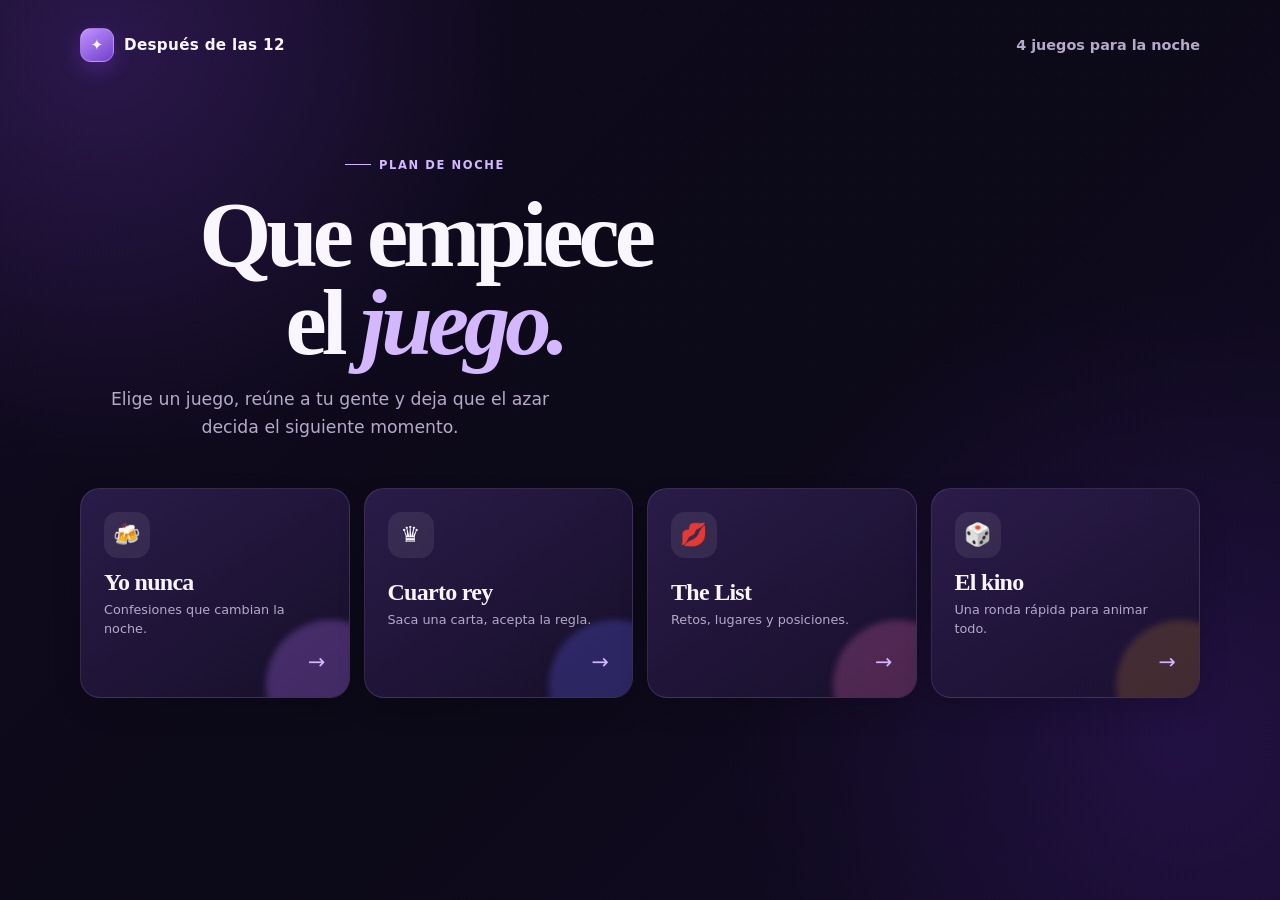
==== index.html @ 09a82eea "Add files via upload" ====
<!DOCTYPE html>
<html lang="es">
<head>
  <meta charset="UTF-8">
  <meta name="viewport" content="width=device-width, initial-scale=1.0">
  <meta name="theme-color" content="#100a1f">
  <title>Después de las 12 · Juegos</title>
  <link rel="stylesheet" href="styles.css">
</head>
<body>
  <header class="site-header">
    <a class="brand" href="index.html"><span class="brand-mark">✦</span> Después de las 12</a>
    <span class="header-link">4 juegos para la noche</span>
  </header>
  <main class="home-shell">
    <section class="home-hero">
      <p class="eyebrow">Plan de noche</p>
      <h1>Que empiece<br>el <span>juego.</span></h1>
      <p class="hero-copy">Elige un juego, reúne a tu gente y deja que el azar decida el siguiente momento.</p>
    </section>
    <nav class="game-menu" aria-label="Elige un juego">
      <a href="yo_nunca.html" class="game-btn"><span class="game-icon">🍻</span><span><strong>Yo nunca</strong><small>Confesiones que cambian la noche.</small></span><span class="game-arrow">→</span></a>
      <a href="cuarto_rey.html" class="game-btn"><span class="game-icon">♛</span><span><strong>Cuarto rey</strong><small>Saca una carta, acepta la regla.</small></span><span class="game-arrow">→</span></a>
      <a href="the_kiss_list.html" class="game-btn"><span class="game-icon">💋</span><span><strong>The List</strong><small>Retos, lugares y posiciones.</small></span><span class="game-arrow">→</span></a>
      <a href="la_polla.html" class="game-btn"><span class="game-icon">🎲</span><span><strong>El kino</strong><small>Una ronda rápida para animar todo.</small></span><span class="game-arrow">→</span></a>
    </nav>
  </main>
</body>
</html>
---- styles.css ----
:root {
  --bg: #100a1f;
  --bg-deep: #080510;
  --surface: rgba(32, 21, 56, .78);
  --surface-strong: #23163d;
  --line: rgba(225, 211, 255, .13);
  --text: #f9f6ff;
  --muted: #b5aac9;
  --accent: #aa73ff;
  --accent-light: #d4b8ff;
  --accent-dark: #7c42d3;
  --shadow: 0 24px 60px rgba(0, 0, 0, .35);
}

* { box-sizing: border-box; }

html { min-height: 100%; background: var(--bg-deep); }

body {
  min-height: 100vh;
  margin: 0;
  color: var(--text);
  font-family: ui-sans-serif, system-ui, -apple-system, BlinkMacSystemFont, "Segoe UI", sans-serif;
  background:
    radial-gradient(circle at 8% 5%, rgba(141, 72, 239, .22), transparent 26rem),
    radial-gradient(circle at 92% 82%, rgba(91, 38, 183, .22), transparent 28rem),
    linear-gradient(135deg, #100a1f 0%, #0c0918 52%, #130b25 100%);
  text-align: center;
}

body::before {
  content: '';
  position: fixed;
  inset: 0;
  pointer-events: none;
  opacity: .32;
  background-image: radial-gradient(rgba(255,255,255,.14) .65px, transparent .65px);
  background-size: 21px 21px;
  mask-image: linear-gradient(to bottom, black, transparent 68%);
}

a, button, input { -webkit-tap-highlight-color: transparent; }

.site-header {
  width: min(1120px, calc(100% - 40px));
  margin: 0 auto;
  padding: 28px 0 14px;
  display: flex;
  align-items: center;
  justify-content: space-between;
}

.brand {
  display: inline-flex;
  align-items: center;
  gap: 10px;
  color: var(--text);
  text-decoration: none;
  font-size: .95rem;
  font-weight: 700;
  letter-spacing: .02em;
}

.brand-mark {
  display: grid;
  width: 34px;
  height: 34px;
  place-items: center;
  border: 1px solid rgba(215, 183, 255, .35);
  border-radius: 11px;
  background: linear-gradient(145deg, #c291ff, #7140ca);
  box-shadow: 0 8px 20px rgba(126, 60, 213, .32);
}

.header-link, .back-btn {
  display: inline-flex;
  align-items: center;
  gap: 8px;
  color: var(--muted);
  text-decoration: none;
  font-size: .9rem;
  font-weight: 600;
  transition: color .2s ease, background .2s ease, transform .2s ease;
}
.header-link:hover, .back-btn:hover { color: var(--text); transform: translateX(-2px); }

main { position: relative; z-index: 1; }

.home-shell, .game-shell {
  width: min(1120px, calc(100% - 40px));
  margin: 0 auto;
}

.home-hero { padding: 74px 0 46px; max-width: 690px; }
.eyebrow {
  display: inline-flex;
  align-items: center;
  gap: 8px;
  margin: 0 0 19px;
  color: var(--accent-light);
  font-size: .72rem;
  font-weight: 700;
  letter-spacing: .14em;
  text-transform: uppercase;
}
.eyebrow::before { content: ''; width: 26px; height: 1px; background: currentColor; }

h1, h2, p { margin-top: 0; }
h1 {
  margin-bottom: 18px;
  font-family: Georgia, 'Times New Roman', serif;
  font-size: clamp(3.1rem, 8vw, 5.8rem);
  line-height: .95;
  letter-spacing: -.055em;
}
.home-hero h1 span { color: var(--accent-light); font-style: italic; }
.hero-copy { max-width: 500px; margin-bottom: 0; color: var(--muted); font-size: 1.08rem; line-height: 1.65; }

.game-menu {
  display: grid;
  grid-template-columns: repeat(4, 1fr);
  gap: 14px;
  padding-bottom: 54px;
}
.game-btn {
  position: relative;
  display: flex;
  min-height: 210px;
  padding: 23px;
  flex-direction: column;
  justify-content: space-between;
  overflow: hidden;
  color: var(--text);
  text-align: left;
  text-decoration: none;
  border: 1px solid var(--line);
  border-radius: 20px;
  background: linear-gradient(145deg, rgba(46, 30, 79, .88), rgba(25, 16, 44, .86));
  box-shadow: 0 12px 28px rgba(0, 0, 0, .15);
  transition: border-color .25s ease, transform .25s ease, box-shadow .25s ease;
}
.game-btn::after { content: ''; position: absolute; width: 130px; height: 130px; right: -47px; bottom: -53px; border-radius: 50%; background: var(--card-glow, rgba(180, 120, 255, .28)); filter: blur(3px); }
.game-btn:hover { border-color: rgba(211, 181, 255, .48); box-shadow: 0 20px 35px rgba(0,0,0,.25); transform: translateY(-5px); }
.game-btn:nth-child(2) { --card-glow: rgba(100, 104, 255, .26); }
.game-btn:nth-child(3) { --card-glow: rgba(244, 112, 190, .24); }
.game-btn:nth-child(4) { --card-glow: rgba(192, 130, 57, .24); }
.game-icon { display: grid; width: 46px; height: 46px; place-items: center; border-radius: 14px; font-size: 1.38rem; background: rgba(255,255,255,.08); }
.game-btn strong { display: block; font-family: Georgia, 'Times New Roman', serif; font-size: 1.5rem; letter-spacing: -.03em; }
.game-btn small { display: block; margin-top: 5px; color: var(--muted); font-size: .8rem; line-height: 1.45; }
.game-arrow { position: relative; z-index: 1; align-self: flex-end; color: var(--accent-light); font-size: 1.3rem; }

.game-shell { max-width: 700px; padding: 54px 0 60px; }
.game-intro { margin-bottom: 28px; text-align: left; }
.game-intro h1 { margin-bottom: 10px; font-size: clamp(2.7rem, 7vw, 4.4rem); }
.game-intro p { margin-bottom: 0; color: var(--muted); font-size: 1rem; line-height: 1.55; }
.game-content {
  padding: clamp(25px, 5vw, 42px);
  border: 1px solid var(--line);
  border-radius: 24px;
  background: var(--surface);
  box-shadow: var(--shadow);
  backdrop-filter: blur(15px);
}
.game-content > p { margin-bottom: 22px; color: var(--muted); line-height: 1.55; }

.number-form { display: flex; gap: 10px; }
input[type="number"] {
  min-width: 0;
  width: 100%;
  padding: 15px 17px;
  color: var(--text);
  font: inherit;
  font-size: 1rem;
  text-align: center;
  border: 1px solid rgba(225, 211, 255, .19);
  border-radius: 13px;
  outline: none;
  background: rgba(8, 5, 16, .45);
  transition: border-color .2s ease, box-shadow .2s ease;
}
input[type="number"]:focus { border-color: var(--accent); box-shadow: 0 0 0 4px rgba(170, 115, 255, .14); }

.action-btn {
  display: inline-flex;
  align-items: center;
  justify-content: center;
  gap: 8px;
  min-height: 52px;
  padding: 14px 20px;
  border: 0;
  border-radius: 13px;
  color: #170d2c;
  font: inherit;
  font-size: .95rem;
  font-weight: 700;
  cursor: pointer;
  background: linear-gradient(135deg, #d4b8ff, #9e63f0);
  box-shadow: 0 10px 22px rgba(120, 55, 211, .28);
  transition: transform .2s ease, box-shadow .2s ease, filter .2s ease;
}
.action-btn:hover { filter: brightness(1.07); box-shadow: 0 14px 28px rgba(120, 55, 211, .42); transform: translateY(-2px); }
.action-btn:active { transform: translateY(0); }
.number-form .action-btn { flex: 0 0 auto; }
.action-grid { display: grid; grid-template-columns: repeat(3, 1fr); gap: 10px; }
.action-grid .action-btn { color: var(--text); background: rgba(255,255,255,.07); box-shadow: none; border: 1px solid var(--line); }
.action-grid .action-btn:hover { border-color: rgba(211,181,255,.4); background: rgba(170,115,255,.16); }

.resultado {
  display: grid;
  min-height: 82px;
  margin-top: 26px;
  padding: 19px 18px;
  place-items: center;
  color: var(--accent-light);
  font-family: Georgia, 'Times New Roman', serif;
  font-size: clamp(1.18rem, 3.4vw, 1.5rem);
  line-height: 1.4;
  border: 1px dashed rgba(215, 183, 255, .22);
  border-radius: 16px;
  background: rgba(7, 4, 15, .22);
}
.resultado:empty::before { content: 'Tu resultado aparecerá aquí'; color: rgba(202, 185, 224, .55); font-family: ui-sans-serif, system-ui, sans-serif; font-size: .88rem; }

.game-img { display: block; width: min(250px, 80%); height: auto; margin: 5px auto 25px; border-radius: 16px; box-shadow: 0 18px 35px rgba(0,0,0,.28); }
.back-menu { margin-top: 24px; text-align: left; }

@media (max-width: 760px) {
  .game-menu { grid-template-columns: repeat(2, 1fr); }
  .home-hero { padding-top: 54px; }
  .game-btn { min-height: 175px; }
}
@media (max-width: 480px) {
  .site-header, .home-shell, .game-shell { width: min(100% - 28px, 1120px); }
  .site-header { padding-top: 18px; }
  .brand { font-size: .84rem; }
  .header-link { font-size: .78rem; }
  .game-menu { gap: 10px; }
  .game-btn { min-height: 155px; padding: 17px; border-radius: 16px; }
  .game-btn strong { font-size: 1.22rem; }
  .game-btn small { display: none; }
  .game-shell { padding-top: 35px; }
  .number-form { flex-direction: column; }
  .number-form .action-btn { width: 100%; }
  .action-grid { grid-template-columns: 1fr; }
}
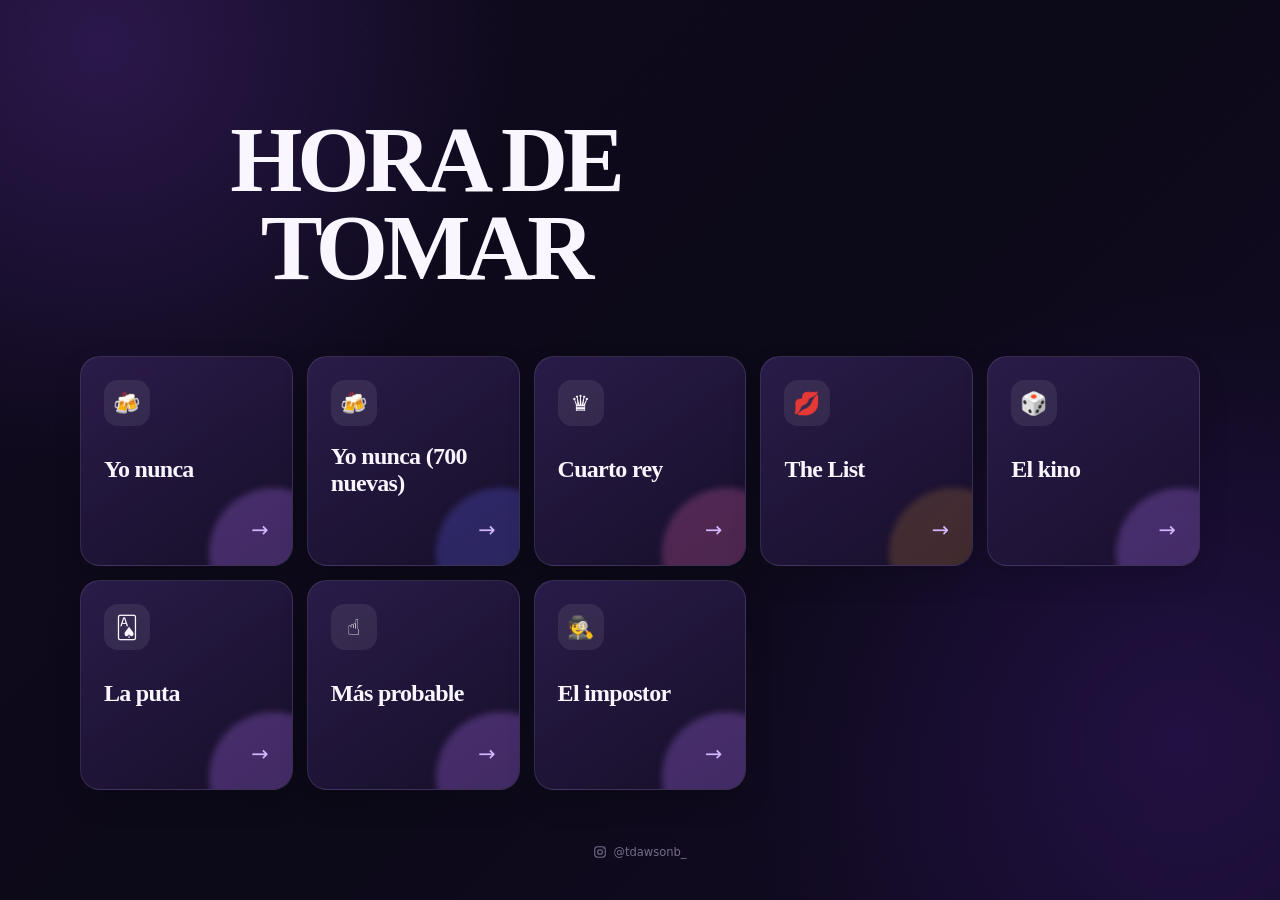
==== commit f5a0e8d2: "Add files via upload" ====
--- a/index.html
+++ b/index.html
@@ -4,26 +4,31 @@
   <meta charset="UTF-8">
   <meta name="viewport" content="width=device-width, initial-scale=1.0">
   <meta name="theme-color" content="#100a1f">
-  <title>Después de las 12 · Juegos</title>
+  <title>EL ENFASIS</title>
   <link rel="stylesheet" href="styles.css">
 </head>
 <body>
   <header class="site-header">
-    <a class="brand" href="index.html"><span class="brand-mark">✦</span> Después de las 12</a>
-    <span class="header-link">4 juegos para la noche</span>
+    <!-- <a class="brand" href="index.html"><span class="brand-mark">✦</span> Inicio</a> -->
+    <!-- <span class="header-link">5 juegos para la noche</span> -->
   </header>
   <main class="home-shell">
     <section class="home-hero">
-      <p class="eyebrow">Plan de noche</p>
-      <h1>Que empiece<br>el <span>juego.</span></h1>
-      <p class="hero-copy">Elige un juego, reúne a tu gente y deja que el azar decida el siguiente momento.</p>
+      <!-- <p class="eyebrow">Plan de noche</p> -->
+      <h1>HORA DE TOMAR<br><span></span></h1>
+      <!-- <p class="hero-copy">Elige un juego, reúne a tu gente y deja que el azar decida el siguiente momento.</p> -->
     </section>
     <nav class="game-menu" aria-label="Elige un juego">
-      <a href="yo_nunca.html" class="game-btn"><span class="game-icon">🍻</span><span><strong>Yo nunca</strong><small>Confesiones que cambian la noche.</small></span><span class="game-arrow">→</span></a>
-      <a href="cuarto_rey.html" class="game-btn"><span class="game-icon">♛</span><span><strong>Cuarto rey</strong><small>Saca una carta, acepta la regla.</small></span><span class="game-arrow">→</span></a>
-      <a href="the_kiss_list.html" class="game-btn"><span class="game-icon">💋</span><span><strong>The List</strong><small>Retos, lugares y posiciones.</small></span><span class="game-arrow">→</span></a>
-      <a href="la_polla.html" class="game-btn"><span class="game-icon">🎲</span><span><strong>El kino</strong><small>Una ronda rápida para animar todo.</small></span><span class="game-arrow">→</span></a>
+      <a href="yo_nunca.html" class="game-btn"><span class="game-icon">🍻</span><span><strong>Yo nunca</strong><small></small></span><span class="game-arrow">→</span></a>
+      <a href="nuevo_yo_nunca.html" class="game-btn"><span class="game-icon">🍻</span><span><strong>Yo nunca (700 nuevas)</strong><small></small></span><span class="game-arrow">→</span></a>
+      <a href="cuarto_rey.html" class="game-btn"><span class="game-icon">♛</span><span><strong>Cuarto rey</strong><small></small></span><span class="game-arrow">→</span></a>
+      <a href="the_kiss_list.html" class="game-btn"><span class="game-icon">💋</span><span><strong>The List</strong><small></small></span><span class="game-arrow">→</span></a>
+      <a href="kino.html" class="game-btn"><span class="game-icon">🎲</span><span><strong>El kino</strong><small></small></span><span class="game-arrow">→</span></a>
+      <a href="la_puta.html" class="game-btn"><span class="game-icon">🂡</span><span><strong>La puta</strong><small></small></span><span class="game-arrow">→</span></a>
+      <a href="mas_probable.html" class="game-btn"><span class="game-icon">☝</span><span><strong>Más probable</strong><small></small></span><span class="game-arrow">→</span></a>
+      <a href="el_impostor.html" class="game-btn"><span class="game-icon">🕵</span><span><strong>El impostor</strong><small></small></span><span class="game-arrow">→</span></a>
     </nav>
   </main>
+  <footer class="site-footer"><a class="instagram-link" href="https://www.instagram.com/tdawsonb_/" target="_blank" rel="noopener noreferrer" aria-label="Instagram de tdawsonb_"><svg class="instagram-icon" viewBox="0 0 24 24" aria-hidden="true"><rect x="3" y="3" width="18" height="18" rx="5"></rect><circle cx="12" cy="12" r="4"></circle><path d="M17.5 6.5h.01"></path></svg>@tdawsonb_</a></footer>
 </body>
 </html>
--- a/styles.css
+++ b/styles.css
@@ -118,7 +118,7 @@
 
 .game-menu {
   display: grid;
-  grid-template-columns: repeat(4, 1fr);
+  grid-template-columns: repeat(auto-fit, minmax(185px, 1fr));
   gap: 14px;
   padding-bottom: 54px;
 }
@@ -179,6 +179,25 @@
   transition: border-color .2s ease, box-shadow .2s ease;
 }
 input[type="number"]:focus { border-color: var(--accent); box-shadow: 0 0 0 4px rgba(170, 115, 255, .14); }
+.game-textarea, select {
+  width: 100%;
+  padding: 14px 16px;
+  color: var(--text);
+  font: inherit;
+  border: 1px solid rgba(225, 211, 255, .19);
+  border-radius: 13px;
+  outline: none;
+  background: rgba(8, 5, 16, .45);
+}
+.game-textarea { resize: vertical; }
+.game-textarea:focus, select:focus { border-color: var(--accent); box-shadow: 0 0 0 4px rgba(170, 115, 255, .14); }
+.impostor-options { display: grid; grid-template-columns: 1fr 100px; gap: 10px; margin-top: 10px; }
+.impostor-options input { width: 100%; }
+.impostor-start { width: 100%; margin-top: 12px; }
+.impostor-stage { display: grid; gap: 12px; margin-top: 24px; }
+.turn-card { padding: 14px; color: var(--accent-light); font-weight: 700; border: 1px solid var(--line); border-radius: 13px; background: rgba(7, 4, 15, .22); }
+.impostor-word { min-height: 72px; margin-top: 0; }
+.timer { padding: 10px; color: var(--accent-light); font-family: Georgia, 'Times New Roman', serif; font-size: 2.3rem; font-weight: 700; letter-spacing: .04em; }
 
 .action-btn {
   display: inline-flex;
@@ -205,6 +224,13 @@
 .action-grid .action-btn { color: var(--text); background: rgba(255,255,255,.07); box-shadow: none; border: 1px solid var(--line); }
 .action-grid .action-btn:hover { border-color: rgba(211,181,255,.4); background: rgba(170,115,255,.16); }
 
+.rules-heading { margin: 30px 0 12px; color: var(--text); font-size: .8rem; font-weight: 700; letter-spacing: .1em; text-align: left; text-transform: uppercase; }
+.card-rules { display: grid; grid-template-columns: repeat(2, 1fr); overflow: hidden; border: 1px solid var(--line); border-radius: 15px; text-align: left; }
+.card-rule { display: flex; gap: 10px; align-items: baseline; min-height: 48px; padding: 12px 13px; color: var(--muted); font-size: .86rem; line-height: 1.35; border-bottom: 1px solid var(--line); }
+.card-rule:nth-last-child(-n + 2) { border-bottom: 0; }
+.card-rule:nth-child(odd) { border-right: 1px solid var(--line); }
+.card-rank { flex: 0 0 20px; color: var(--accent-light); font-weight: 700; }
+
 .resultado {
   display: grid;
   min-height: 82px;
@@ -223,6 +249,10 @@
 
 .game-img { display: block; width: min(250px, 80%); height: auto; margin: 5px auto 25px; border-radius: 16px; box-shadow: 0 18px 35px rgba(0,0,0,.28); }
 .back-menu { margin-top: 24px; text-align: left; }
+.site-footer { position: relative; z-index: 1; padding: 0 20px 26px; }
+.instagram-link { display: inline-flex; align-items: center; gap: 6px; color: rgba(202, 185, 224, .56); font-size: .72rem; text-decoration: none; transition: color .2s ease; }
+.instagram-link:hover { color: var(--accent-light); }
+.instagram-icon { width: 14px; height: 14px; fill: none; stroke: currentColor; stroke-linecap: round; stroke-linejoin: round; stroke-width: 1.8; }
 
 @media (max-width: 760px) {
   .game-menu { grid-template-columns: repeat(2, 1fr); }
@@ -240,6 +270,10 @@
   .game-btn small { display: none; }
   .game-shell { padding-top: 35px; }
   .number-form { flex-direction: column; }
+  .impostor-options { grid-template-columns: 1fr 82px; }
   .number-form .action-btn { width: 100%; }
   .action-grid { grid-template-columns: 1fr; }
-}
+  .card-rules { grid-template-columns: 1fr; }
+  .card-rule:nth-child(odd) { border-right: 0; }
+  .card-rule:nth-last-child(2) { border-bottom: 1px solid var(--line); }
+}
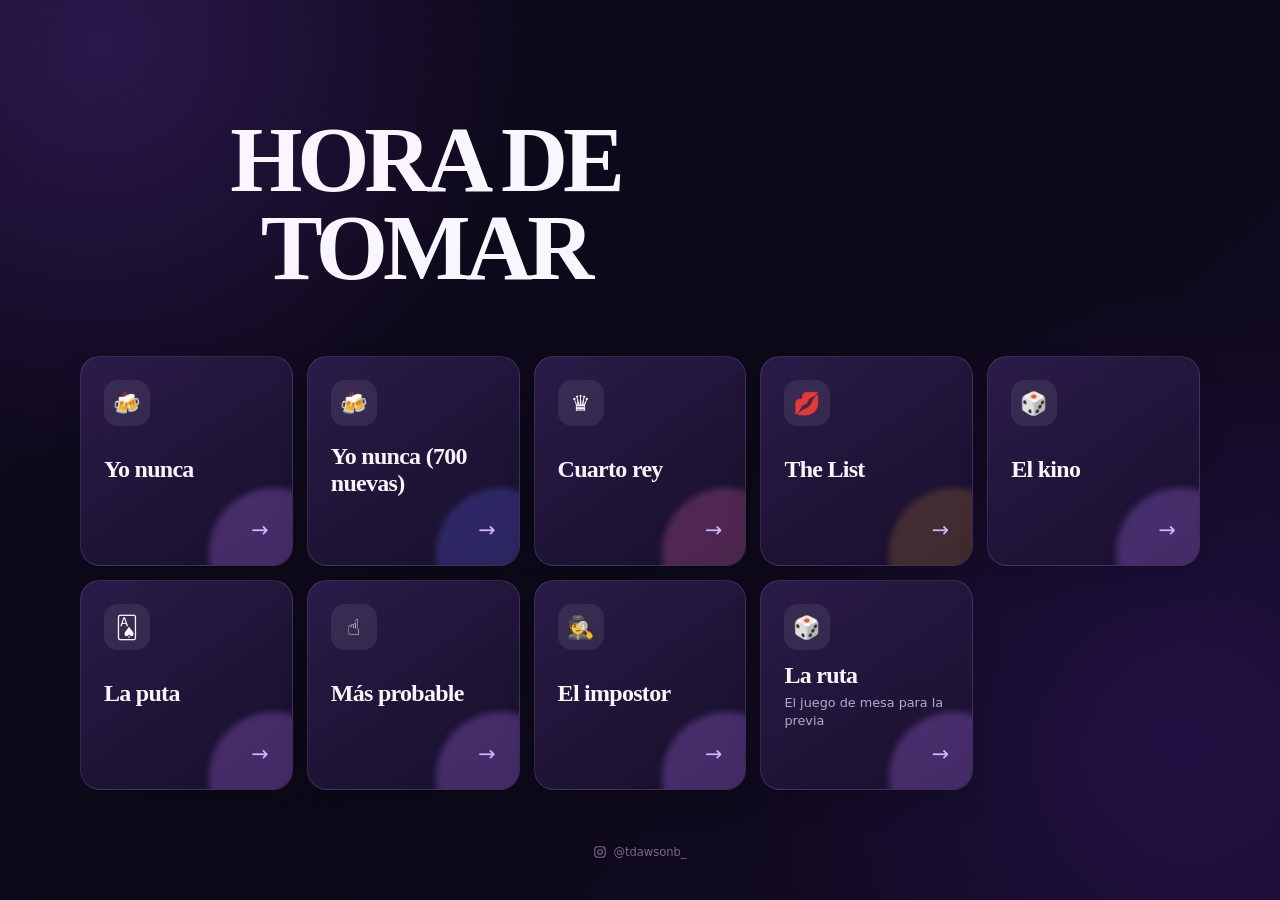
==== commit 09e5247a: "Add files via upload" ====
--- a/index.html
+++ b/index.html
@@ -27,6 +27,7 @@
       <a href="la_puta.html" class="game-btn"><span class="game-icon">🂡</span><span><strong>La puta</strong><small></small></span><span class="game-arrow">→</span></a>
       <a href="mas_probable.html" class="game-btn"><span class="game-icon">☝</span><span><strong>Más probable</strong><small></small></span><span class="game-arrow">→</span></a>
       <a href="el_impostor.html" class="game-btn"><span class="game-icon">🕵</span><span><strong>El impostor</strong><small></small></span><span class="game-arrow">→</span></a>
+      <a href="la_ruta.html" class="game-btn"><span class="game-icon">🎲</span><span><strong>La ruta</strong><small>El juego de mesa para la previa</small></span><span class="game-arrow">→</span></a>
     </nav>
   </main>
   <footer class="site-footer"><a class="instagram-link" href="https://www.instagram.com/tdawsonb_/" target="_blank" rel="noopener noreferrer" aria-label="Instagram de tdawsonb_"><svg class="instagram-icon" viewBox="0 0 24 24" aria-hidden="true"><rect x="3" y="3" width="18" height="18" rx="5"></rect><circle cx="12" cy="12" r="4"></circle><path d="M17.5 6.5h.01"></path></svg>@tdawsonb_</a></footer>
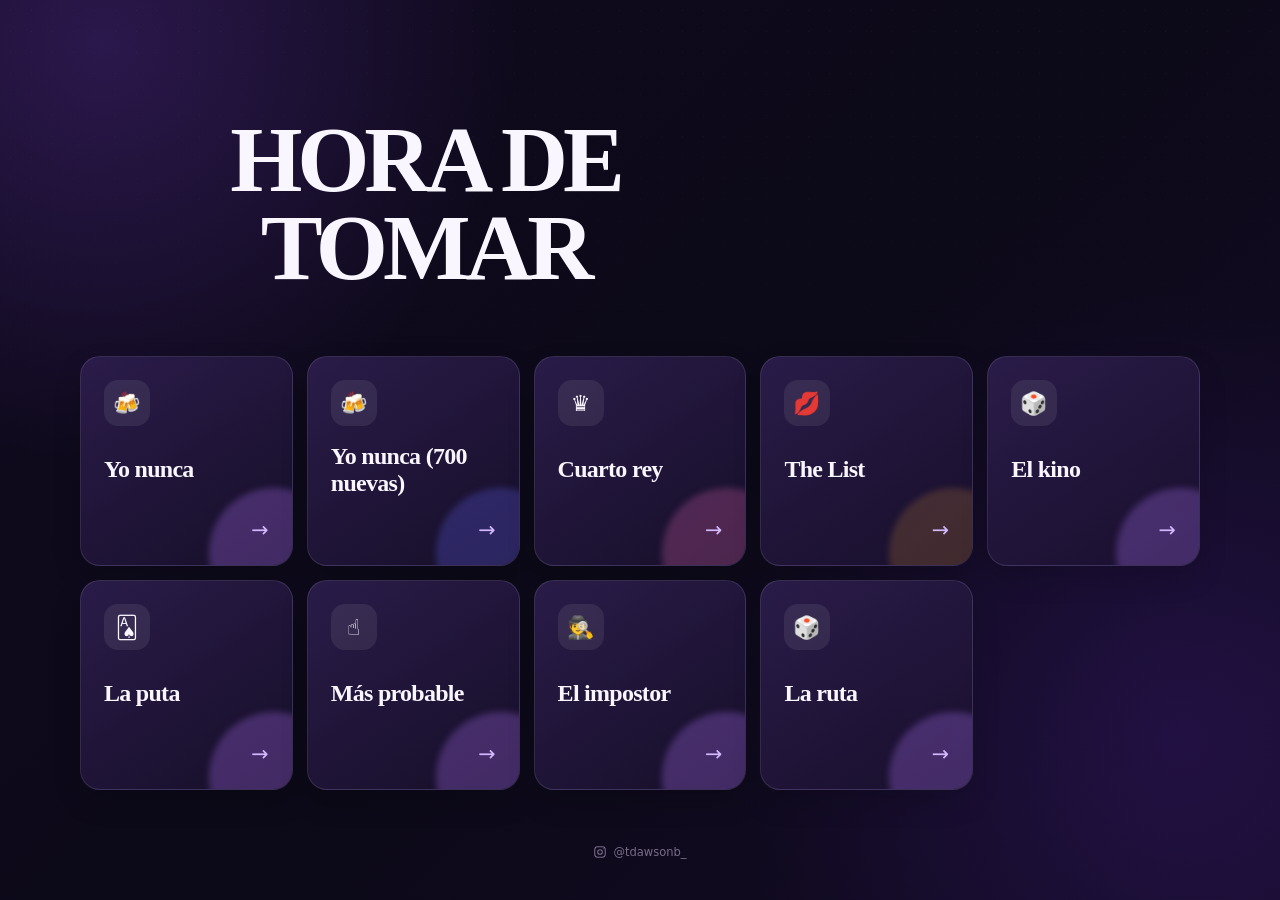
==== commit 31c7b7ec: "Add files via upload" ====
--- a/index.html
+++ b/index.html
@@ -27,7 +27,7 @@
       <a href="la_puta.html" class="game-btn"><span class="game-icon">🂡</span><span><strong>La puta</strong><small></small></span><span class="game-arrow">→</span></a>
       <a href="mas_probable.html" class="game-btn"><span class="game-icon">☝</span><span><strong>Más probable</strong><small></small></span><span class="game-arrow">→</span></a>
       <a href="el_impostor.html" class="game-btn"><span class="game-icon">🕵</span><span><strong>El impostor</strong><small></small></span><span class="game-arrow">→</span></a>
-      <a href="la_ruta.html" class="game-btn"><span class="game-icon">🎲</span><span><strong>La ruta</strong><small>El juego de mesa para la previa</small></span><span class="game-arrow">→</span></a>
+      <a href="la_ruta.html" class="game-btn"><span class="game-icon">🎲</span><span><strong>La ruta</strong><small></small></span><span class="game-arrow">→</span></a>
     </nav>
   </main>
   <footer class="site-footer"><a class="instagram-link" href="https://www.instagram.com/tdawsonb_/" target="_blank" rel="noopener noreferrer" aria-label="Instagram de tdawsonb_"><svg class="instagram-icon" viewBox="0 0 24 24" aria-hidden="true"><rect x="3" y="3" width="18" height="18" rx="5"></rect><circle cx="12" cy="12" r="4"></circle><path d="M17.5 6.5h.01"></path></svg>@tdawsonb_</a></footer>
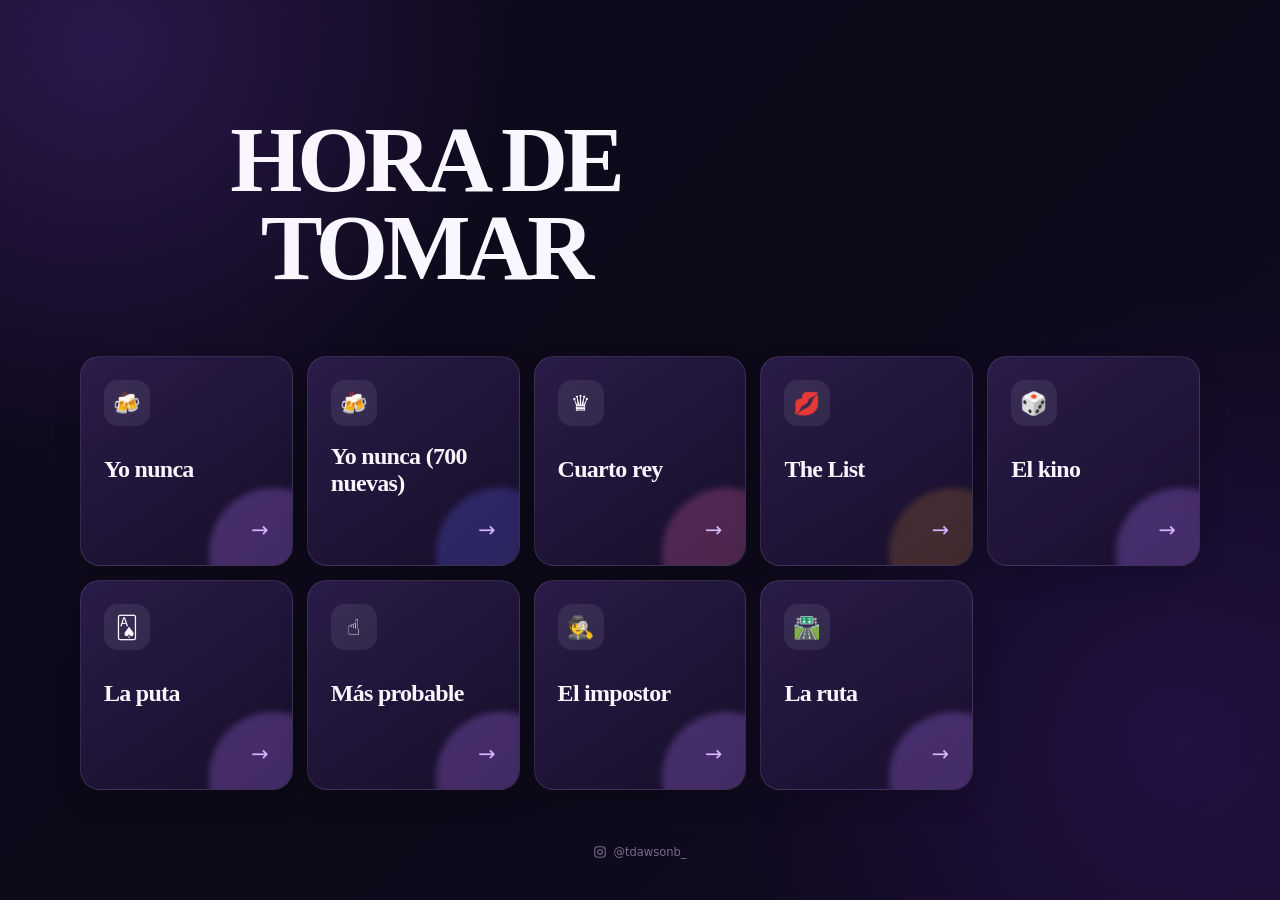
==== commit 04f5a783: "Add files via upload" ====
--- a/index.html
+++ b/index.html
@@ -27,7 +27,7 @@
       <a href="la_puta.html" class="game-btn"><span class="game-icon">🂡</span><span><strong>La puta</strong><small></small></span><span class="game-arrow">→</span></a>
       <a href="mas_probable.html" class="game-btn"><span class="game-icon">☝</span><span><strong>Más probable</strong><small></small></span><span class="game-arrow">→</span></a>
       <a href="el_impostor.html" class="game-btn"><span class="game-icon">🕵</span><span><strong>El impostor</strong><small></small></span><span class="game-arrow">→</span></a>
-      <a href="la_ruta.html" class="game-btn"><span class="game-icon">🎲</span><span><strong>La ruta</strong><small></small></span><span class="game-arrow">→</span></a>
+      <a href="la_ruta.html" class="game-btn"><span class="game-icon">🛣️</span><span><strong>La ruta</strong><small></small></span><span class="game-arrow">→</span></a>
     </nav>
   </main>
   <footer class="site-footer"><a class="instagram-link" href="https://www.instagram.com/tdawsonb_/" target="_blank" rel="noopener noreferrer" aria-label="Instagram de tdawsonb_"><svg class="instagram-icon" viewBox="0 0 24 24" aria-hidden="true"><rect x="3" y="3" width="18" height="18" rx="5"></rect><circle cx="12" cy="12" r="4"></circle><path d="M17.5 6.5h.01"></path></svg>@tdawsonb_</a></footer>
